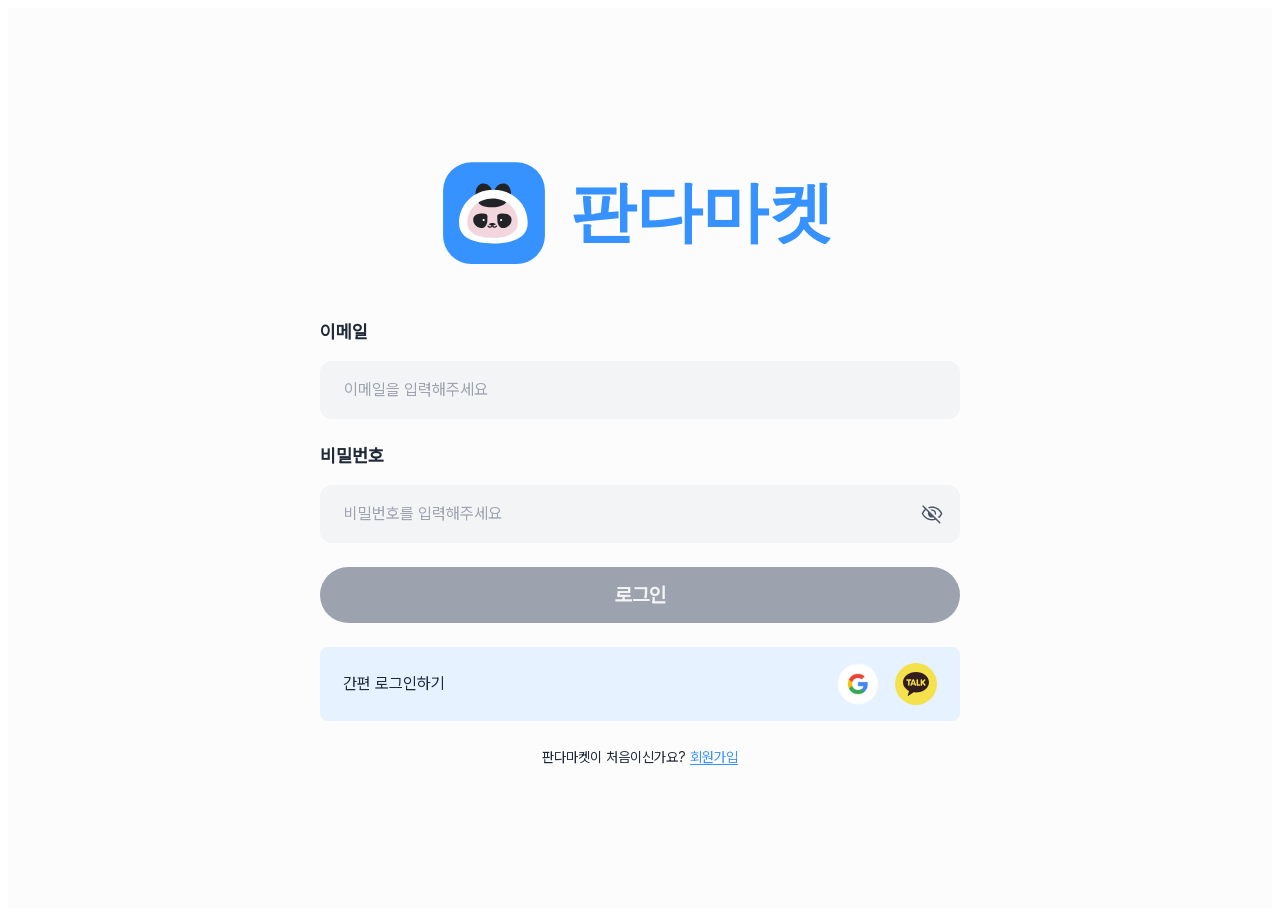
==== login.html @ 5bc1b713 "스프린트2 미션 제출" ====
<!DOCTYPE html>
<html lang="en">
<head>
    <meta charset="UTF-8">
    <meta name="viewport" content="width=device-width, initial-scale=1.0">
    <title>login</title>
    <link rel="stylesheet" href="login.css">
</head>
<body>
    <div class="container">
        <div class="frame">
            <a href="/" class="logo">
                <img class="panda_face" src="./imges/판다 얼굴.svg" alt="판다얼굴"/>
                <div class="panda_title">판다마켓</div>
            </a>
            <div class="loginbox">
                <div class="email">
                    <div class="id">
                        <div class="emailinput">
                            <div class="idtext">이메일</div>
                            <input class="emailtextinput" type="email" placeholder="이메일을 입력해주세요"></input>
                        </div>
                        <div class="password">
                            <div class="idtext">비밀번호</div>
                                <div class="passwordbar">
                                    <input class="passwordinput" type="password" placeholder="비밀번호를 입력해주세요"/>
                                    <img src="./imges/btn_visibility_on_24px.svg" alt="비밀번호표시" class="visibility"/>
                                </div>
                        </div>
                    </div>
                    <button class="btn_login">
                        <div class="btn_logintext">로그인</div>
                    </button>
                </div>
                <div class="simplicity">
                    <div class="simpleloginframe">
                        <div class="simplelogintext">간편 로그인하기</div>
                        <div class="simpleloginicon">
                            <a class="icon1" href="https://www.google.com/">
                            <img class="googleback" src="./imges/googleback.svg" alt="구글배경"/>
                            <img class="google" src="./imges/google.svg" alt="구글"/>
                            </a>
                            <a class="icon2" href="https://www.kakaocorp.com/page/">
                            <img class="kakao" src="./imges/99FE484C5C3451F218 1.svg" alt="카카오글자"/>
                            <img class="kakaoback" src="./imges/kakao.svg" alt="카카오배경"/>
                            </a>
                        </div>
                    </div>
                </div>
                <div class="signup">
                    <div class="signuptext1">판다마켓이 처음이신가요?</div>
                    <a class="signuptext2" href="./signup.html">회원가입</a>
                </div>
            </div>
        </div>
    </div>
</body>
</html>
---- login.css ----
@font-face {
    font-family: 'Pretendard';
    src: url('./PretendardVariable.woff2') format('woff2');
    font-weight: normal;
    font-style: normal;
}

* {
    box-sizing: border-box;
}

:root{
    --color-page: #fcfcfc;
    --color-blue: #3692ff;
    --color-black: #1f2937;
    --color-inputbox: #f3f4f6;
    --color-gray: #9ca3af;
    --color-simple: #e6f2ff;
}

.container{
    display: flex;
    position: sticky;
    width: 100%;
    min-height: 100vh;
    justify-content: center;
    align-items: center;
    background-color: var(--color-page);
}

.frame{
    display: flex;
    width: 40rem;
    flex-direction: column;
    align-items: center;
    gap: 2.5rem;
    flex-shrink: 0;
}

.logo{
    display: flex;
    align-items: center;
    gap: 1.5rem;
    width: 24.75rem;
    height: 8.25rem;
    text-decoration: none;
}

.panda_face{
    width: 6.47056rem;
    height: 6.4925rem;
    flex-shrink: 0;
}

.panda_title{
    color: var(--color-blue);
    font-family: "ROKAF Sans";
    font-size: 4.1465rem;
    font-weight: 700;
    line-height: normal;
}

.loginbox{
    display: flex;
    flex-direction: column;
    align-items: center;
    gap: 1.5rem;
    align-self: stretch;
}

.email, .id{
    align-items: flex-start;
    display: flex;
    flex-direction: column;
    gap: 1.5rem;
}

.emailinput, .password{
    display: flex;
    flex-direction: column;
    gap: 1rem;
}

.idtext{
    color: var(--color-black);
    font-family: Pretendard;
    font-size: 1.125rem;
    font-weight: 700;
    line-height: 1.625rem;
}

.emailtextinput{
    width: 40rem;
    padding: 1rem 1.5rem;
    align-items: center;
    gap: 0.625rem;
    border: none;
    border-radius: 0.75rem;
    background-color: var(--color-inputbox);
    color: var(--color-black);
    font-family: Pretendard;
    font-size: 1rem;
    font-weight: 400;
    line-height: 1.625rem;
}

.emailtextinput:focus, .passwordinput:focus{
    outline: none;
    border: 2px solid var(--color-blue);
}

.emailtextinput::placeholder, .passwordinput::placeholder{
    color: var(--color-gray);
}

.passwordbar{
    position: relative;
    justify-content: space-between;
    align-self: stretch;
}

.passwordinput{
    width: 40rem;
    padding: 1rem 1.5rem;
    flex-direction: column;
    justify-content: center;
    align-items: flex-start;
    gap: 0.625rem;
    border: none;
    border-radius: 0.75rem;
    background-color: var(--color-inputbox);
    color: var(--color-black);
    font-family: Pretendard;
    font-size: 1rem;
    font-weight: 400;
    line-height: 1.625rem;
}

.visibility{
    position: absolute;
    right: 1rem;
    top: 50%;
    transform: translateY(-50%);
    width: 1.5rem;
    height: 1.5rem;
    justify-content: center;
    align-items: center;
    cursor: pointer;
}

.btn_login{
    display: flex;
    width: 40rem;
    height: 3.5rem;
    padding: 1rem 7.75rem;
    justify-content: center;
    align-items: center;
    gap: 0.625rem;
    border-radius: 2.5rem;
    background-color: var(--color-gray);
    border: none;
    cursor: pointer;
}

.btn_logintext{
    color: var(--color-inputbox);
    text-align: center;
    font-family: Pretendard;
    font-size: 1.25rem;
    font-weight: 600;
    line-height: 2rem;
}

.simplicity{
    width: 40rem;
    height: 4.625rem;
    padding: 1rem 1.4375rem;
    align-items: flex-start;
    gap: 0.625rem;
    border-radius: 0.5rem;
    background-color: var(--color-simple);
}

.simpleloginframe{
    display: flex;
    width: 37.125rem;
    justify-content: space-between;
    align-items: center;
}

.simplelogintext{
    color: var(--color-black);
    font-family: Pretendard;
    font-size: 1rem;
    font-style: normal;
    font-weight: 500;
    line-height: 1.625rem;
}

.simpleloginicon{
    display: flex;
    align-items: center;
    gap: 1rem;
} 

.icon1, .icon2{
    position: relative;
    width: 2.625rem;
    height: 2.625rem;
    flex-shrink: 0;
}

.googleback, .kakaoback{
    position: absolute;
    top: 0;
    left: 0;
    width: 100%;
    height: 100%;
    z-index: 1;
}

.google{
    position: absolute;
    top: 50%;
    left: 50%;
    width: 1.375rem;
    height: 1.375rem;
    flex-shrink: 0;
    transform: translate(-50%, -50%);
    z-index: 2;
}

.kakao{
    position: absolute;
    top: 50%;
    left: 50%;
    width: 1.625rem;
    height: 1.5rem;
    flex-shrink: 0;
    transform: translate(-50%, -50%);
    z-index: 2;
}

.signup{
    display: flex;
    justify-content: center;
    gap: 0.25rem;
    align-items: center;
}

.signuptext1{
    color: var(--color-black);
    font-family: Pretendard;
    font-size: 0.875rem;
    font-style: normal;
    font-weight: 500;
    line-height: 1.5rem;
}

.signuptext2{
    color: var(--color-blue);
    font-family: Pretendard;
    font-size: 0.875rem;
    font-style: normal;
    font-weight: 500;
    line-height: normal;
    text-decoration-line: underline;
    text-decoration-style: solid;
    text-decoration-skip-ink: none;
    text-decoration-thickness: auto;
    text-underline-offset: auto;
    text-underline-position: from-font;
    cursor: pointer;
}
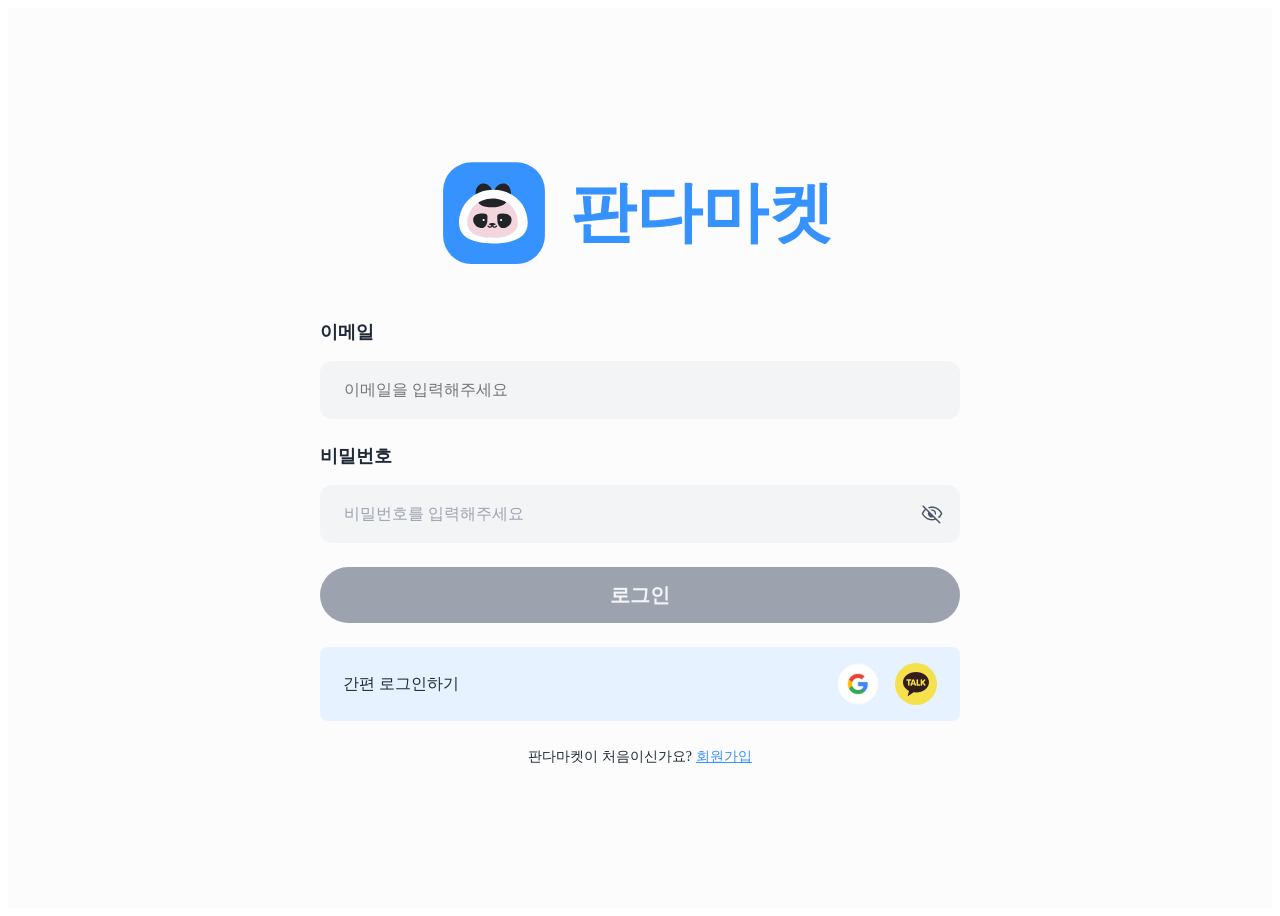
==== commit 4f843dda: "login.js 유효성 검증,비밀번호 아이콘" ====
--- a/login.html
+++ b/login.html
@@ -4,55 +4,65 @@
     <meta charset="UTF-8">
     <meta name="viewport" content="width=device-width, initial-scale=1.0">
     <title>login</title>
-    <link rel="stylesheet" href="login.css">
+    <link rel="stylesheet" href="./css/login.css">
 </head>
 <body>
     <div class="container">
         <div class="frame">
+            <header>
             <a href="/" class="logo">
                 <img class="panda_face" src="./imges/판다 얼굴.svg" alt="판다얼굴"/>
                 <div class="panda_title">판다마켓</div>
             </a>
-            <div class="loginbox">
+            </header>
+            <main class="loginbox">
                 <div class="email">
                     <div class="id">
                         <div class="emailinput">
                             <div class="idtext">이메일</div>
-                            <input class="emailtextinput" type="email" placeholder="이메일을 입력해주세요"></input>
+                            <input id="email" class="email_text_input" type="email" placeholder="이메일을 입력해주세요"></input>
                         </div>
                         <div class="password">
                             <div class="idtext">비밀번호</div>
                                 <div class="passwordbar">
-                                    <input class="passwordinput" type="password" placeholder="비밀번호를 입력해주세요"/>
+                                    <input id="password" class="passwordinput" type="password" placeholder="비밀번호를 입력해주세요"/>
                                     <img src="./imges/btn_visibility_on_24px.svg" alt="비밀번호표시" class="visibility"/>
                                 </div>
                         </div>
                     </div>
-                    <button class="btn_login">
+                    <button class="btn_login" disabled>
                         <div class="btn_logintext">로그인</div>
                     </button>
                 </div>
-                <div class="simplicity">
-                    <div class="simpleloginframe">
-                        <div class="simplelogintext">간편 로그인하기</div>
-                        <div class="simpleloginicon">
-                            <a class="icon1" href="https://www.google.com/">
+                <section class="simplicity">
+                    <div class="simple_login_frame">
+                        <div class="simple_login_text">간편 로그인하기</div>
+                        <div class="simple_login_icon">
+                            <a class="google_icon" href="https://www.google.com/">
                             <img class="googleback" src="./imges/googleback.svg" alt="구글배경"/>
                             <img class="google" src="./imges/google.svg" alt="구글"/>
                             </a>
-                            <a class="icon2" href="https://www.kakaocorp.com/page/">
+                            <a class="kakao_icon" href="https://www.kakaocorp.com/page/">
                             <img class="kakao" src="./imges/99FE484C5C3451F218 1.svg" alt="카카오글자"/>
                             <img class="kakaoback" src="./imges/kakao.svg" alt="카카오배경"/>
                             </a>
                         </div>
                     </div>
-                </div>
-                <div class="signup">
+                </section>
+                <footer class="signup">
                     <div class="signuptext1">판다마켓이 처음이신가요?</div>
                     <a class="signuptext2" href="./signup.html">회원가입</a>
-                </div>
-            </div>
+                </footer>
+            </main>
         </div>
     </div>
+    <div id="modal" class="modal hidden">
+        <div id="modal-box" class="modal-box">
+            <div id="modal-message" class="modal-message"></div>
+            <button id="modal-check" class="modal-check">확인</button>
+        </div>
+    </div>
+
+    <script src="./login.js"></script>
 </body>
 </html>
--- a/css/login.css
+++ b/css/login.css
@@ -0,0 +1,361 @@
+@font-face {
+    font-family: 'Pretendard';
+    src: url('./PretendardVariable.woff2') format('woff2');
+    font-weight: normal;
+    font-style: normal;
+}
+
+* {
+    box-sizing: border-box;
+}
+
+:root{
+    --color-page: #fcfcfc;
+    --color-blue: #3692ff;
+    --color-black: #1f2937;
+    --color-inputbox: #f3f4f6;
+    --color-gray: #9ca3af;
+    --color-simple: #e6f2ff;
+}
+
+.container{
+    display: flex;
+    position: sticky;
+    width: 100%;
+    min-height: 100vh;
+    justify-content: center;
+    align-items: center;
+    background-color: var(--color-page);
+}
+
+.frame{
+    display: flex;
+    width: 40rem;
+    flex-direction: column;
+    align-items: center;
+    gap: 2.5rem;
+    flex-shrink: 0;
+}
+
+.logo{
+    display: flex;
+    align-items: center;
+    gap: 1.5rem;
+    width: 24.75rem;
+    height: 8.25rem;
+    text-decoration: none;
+}
+
+.panda_face{
+    width: 6.47056rem;
+    height: 6.4925rem;
+    flex-shrink: 0;
+}
+
+.panda_title{
+    color: var(--color-blue);
+    font-family: "ROKAF Sans";
+    font-size: 4.1465rem;
+    font-weight: 700;
+    line-height: normal;
+}
+
+.loginbox{
+    display: flex;
+    flex-direction: column;
+    align-items: center;
+    gap: 1.5rem;
+    align-self: stretch;
+}
+
+.email, .id{
+    align-items: flex-start;
+    display: flex;
+    flex-direction: column;
+    gap: 1.5rem;
+}
+
+.emailinput, .password{
+    display: flex;
+    flex-direction: column;
+    gap: 1rem;
+}
+
+.idtext{
+    color: var(--color-black);
+    font-family: Pretendard;
+    font-size: 1.125rem;
+    font-weight: 700;
+    line-height: 1.625rem;
+}
+
+.email_text_input{
+    width: 40rem;
+    padding: 1rem 1.5rem;
+    align-items: center;
+    gap: 0.625rem;
+    border: none;
+    border-radius: 0.75rem;
+    background-color: var(--color-inputbox);
+    color: var(--color-black);
+    font-family: Pretendard;
+    font-size: 1rem;
+    font-weight: 400;
+    line-height: 1.625rem;
+}
+
+.nickname_text_input{
+    width: 40rem;
+    padding: 1rem 1.5rem;
+    align-items: center;
+    gap: 0.625rem;
+    border: none;
+    border-radius: 0.75rem;
+    background-color: var(--color-inputbox);
+    color: var(--color-black);
+    font-family: Pretendard;
+    font-size: 1rem;
+    font-weight: 400;
+    line-height: 1.625rem;
+}
+
+
+.emailtextinput:focus, .passwordinput:focus{
+    outline: none;
+    border: 2px solid var(--color-blue);
+}
+
+.emailtextinput::placeholder, .passwordinput::placeholder{
+    color: var(--color-gray);
+}
+
+.passwordbar{
+    position: relative;
+    justify-content: space-between;
+    align-self: stretch;
+}
+
+.passwordinput{
+    width: 40rem;
+    padding: 1rem 1.5rem;
+    flex-direction: column;
+    justify-content: center;
+    align-items: flex-start;
+    gap: 0.625rem;
+    border: none;
+    border-radius: 0.75rem;
+    background-color: var(--color-inputbox);
+    color: var(--color-black);
+    font-family: Pretendard;
+    font-size: 1rem;
+    font-weight: 400;
+    line-height: 1.625rem;
+}
+
+.visibility{
+    position: absolute;
+    right: 1rem;
+    top: 50%;
+    transform: translateY(-50%);
+    width: 1.5rem;
+    height: 1.5rem;
+    justify-content: center;
+    align-items: center;
+    cursor: pointer;
+}
+
+.btn_login{
+    display: flex;
+    width: 40rem;
+    height: 3.5rem;
+    padding: 1rem 7.75rem;
+    justify-content: center;
+    align-items: center;
+    gap: 0.625rem;
+    border-radius: 2.5rem;
+    background-color: var(--color-gray);
+    border: none;
+    cursor: pointer;
+}
+
+.btn_logintext{
+    color: var(--color-inputbox);
+    text-align: center;
+    font-family: Pretendard;
+    font-size: 1.25rem;
+    font-weight: 600;
+    line-height: 2rem;
+}
+
+.simplicity{
+    width: 40rem;
+    height: 4.625rem;
+    padding: 1rem 1.4375rem;
+    align-items: flex-start;
+    gap: 0.625rem;
+    border-radius: 0.5rem;
+    background-color: var(--color-simple);
+}
+
+.simple_login_frame{
+    display: flex;
+    width: 37.125rem;
+    justify-content: space-between;
+    align-items: center;
+}
+
+.simple_login_text{
+    color: var(--color-black);
+    font-family: Pretendard;
+    font-size: 1rem;
+    font-style: normal;
+    font-weight: 500;
+    line-height: 1.625rem;
+}
+
+.simple_login_icon{
+    display: flex;
+    align-items: center;
+    gap: 1rem;
+} 
+
+.google_icon, .kakao_icon{
+    position: relative;
+    width: 2.625rem;
+    height: 2.625rem;
+    flex-shrink: 0;
+}
+
+.googleback, .kakaoback{
+    position: absolute;
+    top: 0;
+    left: 0;
+    width: 100%;
+    height: 100%;
+    z-index: 1;
+}
+
+.google{
+    position: absolute;
+    top: 50%;
+    left: 50%;
+    width: 1.375rem;
+    height: 1.375rem;
+    flex-shrink: 0;
+    transform: translate(-50%, -50%);
+    z-index: 2;
+}
+
+.kakao{
+    position: absolute;
+    top: 50%;
+    left: 50%;
+    width: 1.625rem;
+    height: 1.5rem;
+    flex-shrink: 0;
+    transform: translate(-50%, -50%);
+    z-index: 2;
+}
+
+.signup{
+    display: flex;
+    justify-content: center;
+    gap: 0.25rem;
+    align-items: center;
+}
+
+.signuptext1{
+    color: var(--color-black);
+    font-family: Pretendard;
+    font-size: 0.875rem;
+    font-style: normal;
+    font-weight: 500;
+    line-height: 1.5rem;
+}
+
+.signuptext2{
+    color: var(--color-blue);
+    font-family: Pretendard;
+    font-size: 0.875rem;
+    font-style: normal;
+    font-weight: 500;
+    line-height: normal;
+    text-decoration-line: underline;
+    text-decoration-style: solid;
+    text-decoration-skip-ink: none;
+    text-decoration-thickness: auto;
+    text-underline-offset: auto;
+    text-underline-position: from-font;
+    cursor: pointer;
+}
+
+.input-error {
+    border: 1px solid red;
+}
+
+.errormessage {
+    display: block;
+}
+
+.modal.hidden {
+    display : none;
+}
+
+.modal {
+    display: flex;
+    position: fixed;
+    top: 0;
+    left: 0;
+    right: 0;
+    bottom: 0;
+    background: rgba(0, 0, 0, 0.7);
+    justify-content: center;
+    align-items: center;
+    z-index: 30;
+}   
+
+.modal-box{
+    display: flex;
+    position: relative;
+    width: 33.75rem;
+    height: 15.625rem;
+    flex-shrink: 0;
+    border-radius: 0.5rem;
+    background-color: #fff;
+    z-index: 20;
+}
+
+.modal-message {
+    position: absolute;
+    color: #1f2937;
+    top: 50%;
+    left: 50%;
+    transform: translate(-50%, -50%);
+    text-align: center;
+    font-family: Pretendard;
+    font-size: 1rem;
+    font-style: normal;
+    font-weight: 500;
+    line-height: normal;
+    white-space: nowrap;
+}
+
+.modal-check {
+    display: flex;
+    position: absolute;
+    margin: 10.87rem 1.75rem 1.75rem 24.5rem;
+    width: 7.5rem;
+    height: 3rem;
+    padding: 0.75rem 1.4375rem;
+    justify-content: center;
+    align-items: center;
+    gap: 0.625rem;
+    flex-shrink: 0;
+    border-radius: 0.5rem;
+    background-color: #3692ff;
+    color: #fff;
+    font-size: 1rem;
+    font-style: normal;
+    font-weight: 600;
+    line-height: normal;
+}
